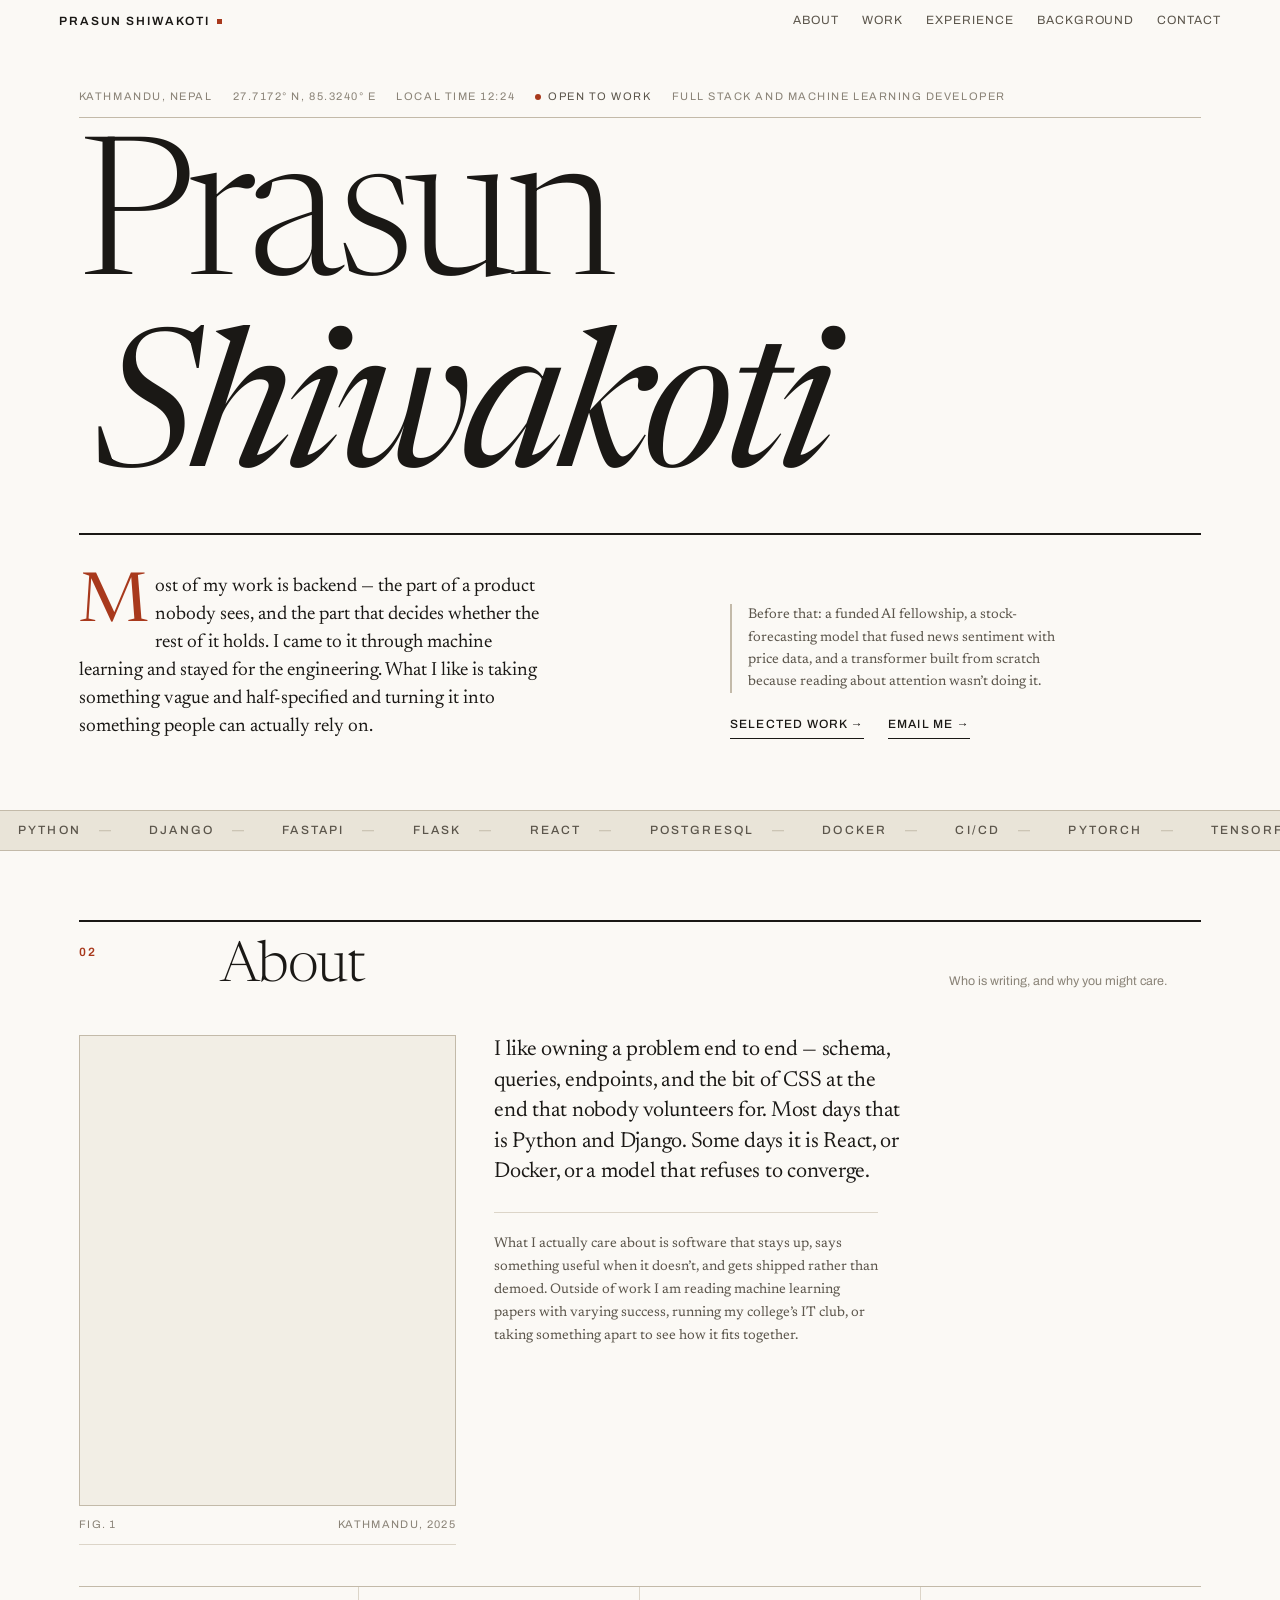
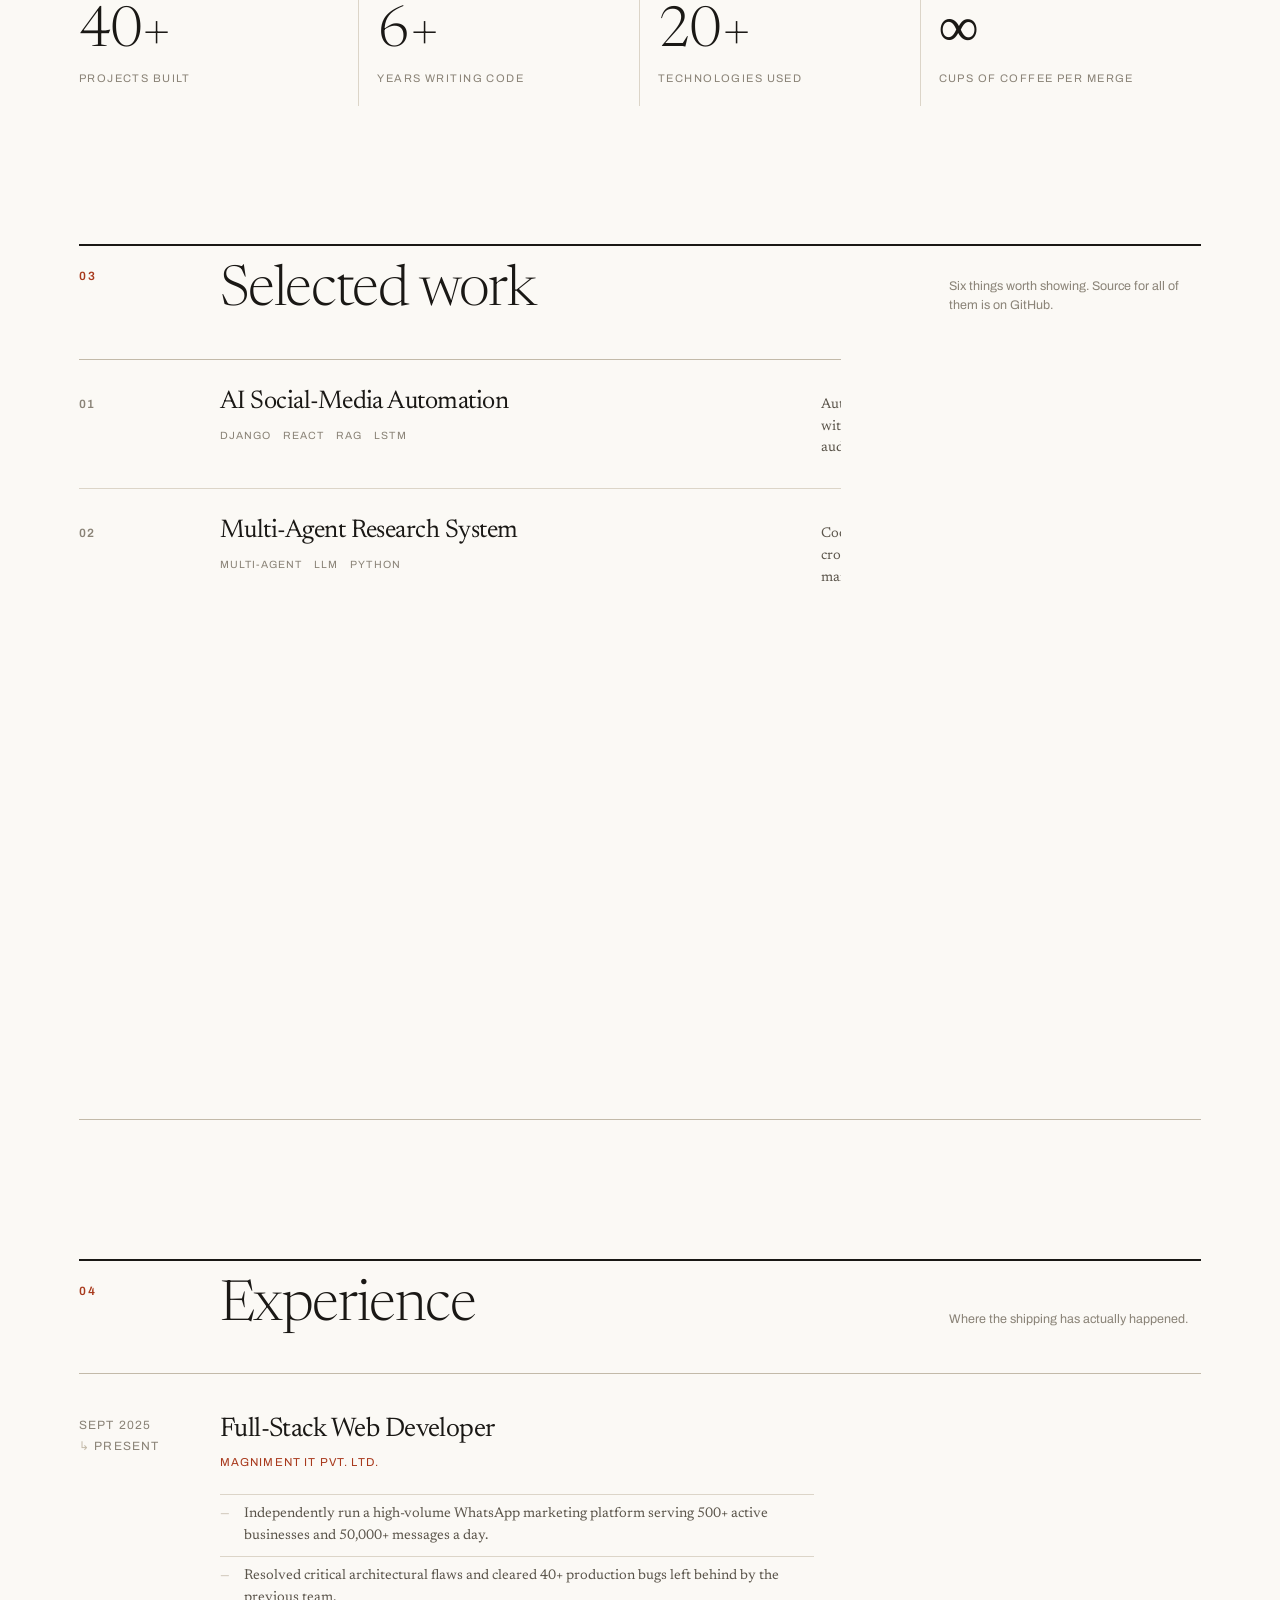
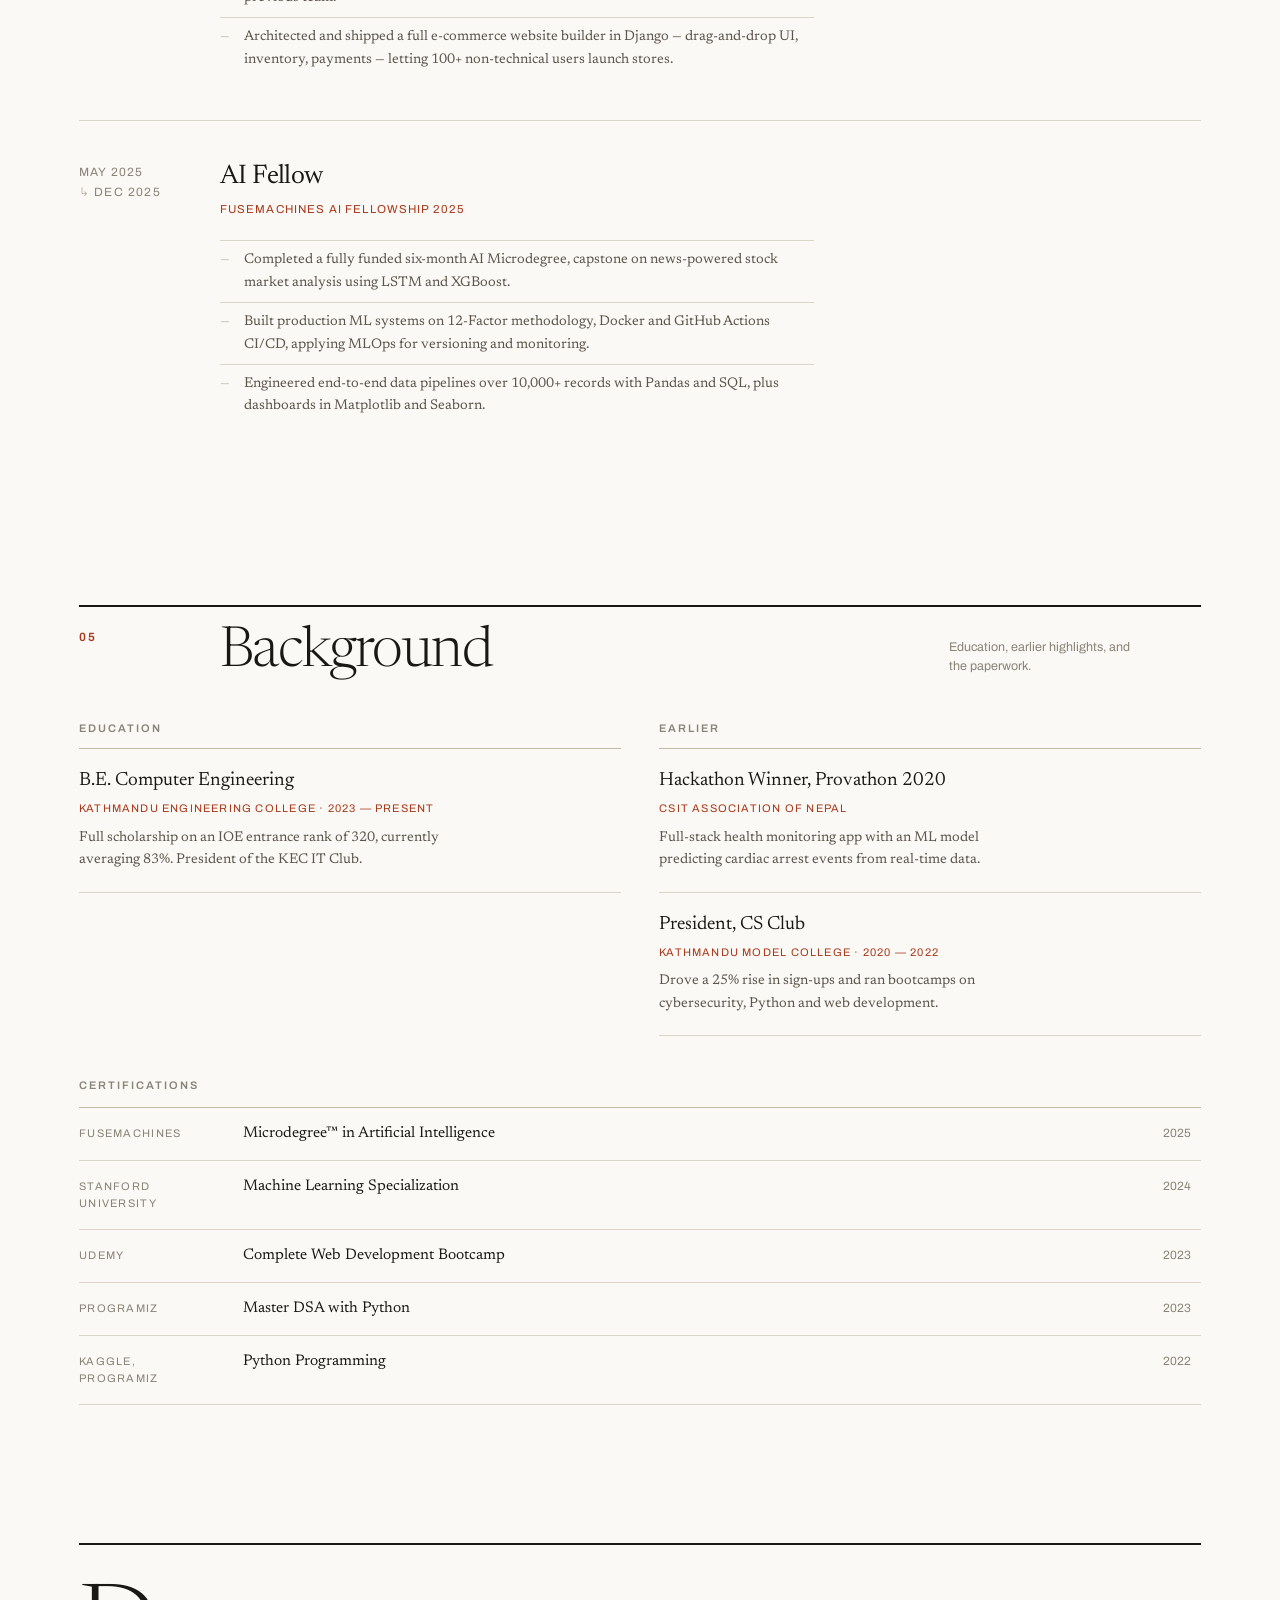
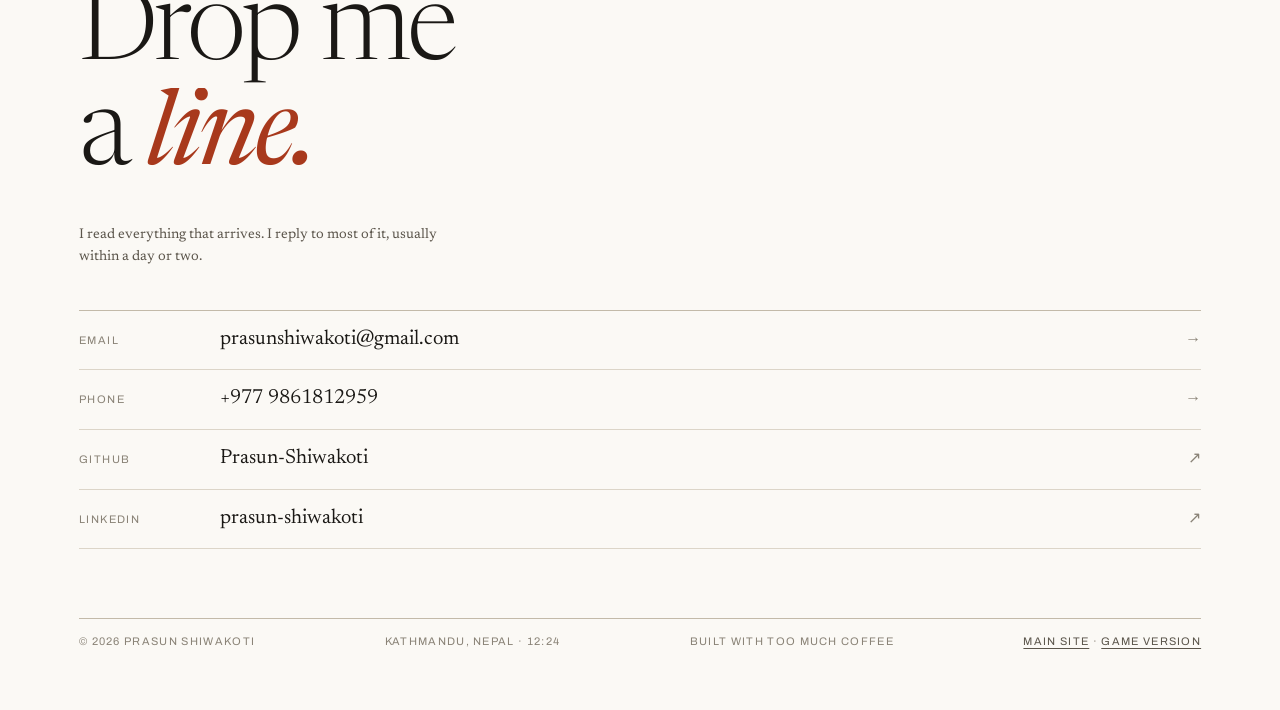
==== sites/formal/index.html @ 85200ebf "style: added 2 more versions of the portfolio website" ====
<!doctype html>
<html lang="en">
<head>
<meta charset="utf-8">
<meta name="viewport" content="width=device-width, initial-scale=1">

<!-- ─── identity ─────────────────────────────────────────────────────────── -->
<title>Prasun Shiwakoti — Backend &amp; Django Developer in Kathmandu</title>
<meta name="description" content="Prasun Shiwakoti is a backend and full-stack developer in Kathmandu, Nepal, building Python, Django and machine learning systems that run in production. Selected work, experience and contact.">
<link rel="canonical" href="https://prasunshiwakoti.com.np/">
<meta name="author" content="Prasun Shiwakoti">
<meta name="robots" content="index, follow, max-image-preview:large, max-snippet:-1">
<meta name="theme-color" content="#fbf9f5">
<meta name="color-scheme" content="light">

<!-- ─── link previews: LinkedIn, X, Slack, WhatsApp, iMessage ───────────── -->
<meta property="og:type" content="profile">
<meta property="og:site_name" content="Prasun Shiwakoti">
<meta property="og:title" content="Prasun Shiwakoti — Backend &amp; Django Developer">
<meta property="og:description" content="Backend and full-stack developer in Kathmandu, Nepal. Python, Django and machine learning systems that run in production.">
<meta property="og:url" content="https://prasunshiwakoti.com.np/">
<meta property="og:image" content="https://prasunshiwakoti.com.np/og.png">
<meta property="og:image:type" content="image/png">
<meta property="og:image:width" content="1200">
<meta property="og:image:height" content="630">
<meta property="og:image:alt" content="Prasun Shiwakoti — backend and full-stack developer, Kathmandu">
<meta property="og:locale" content="en_US">
<meta property="profile:first_name" content="Prasun">
<meta property="profile:last_name" content="Shiwakoti">
<meta name="twitter:card" content="summary_large_image">
<meta name="twitter:title" content="Prasun Shiwakoti — Backend &amp; Django Developer">
<meta name="twitter:description" content="Backend and full-stack developer in Kathmandu, Nepal. Python, Django and machine learning systems that run in production.">
<meta name="twitter:image" content="https://prasunshiwakoti.com.np/og.png">

<!-- ─── icons ───────────────────────────────────────────────────────────── -->
<link rel="icon" href="favicon.svg" type="image/svg+xml">
<link rel="icon" href="favicon-32.png" sizes="32x32" type="image/png">
<link rel="apple-touch-icon" href="apple-touch-icon.png">
<link rel="manifest" href="site.webmanifest">

<!-- Set before first paint so reveal states never flash. The timer is the
     safety net: this class is what hides un-revealed content, so if main.js
     never arrives, nothing is left invisible waiting for an observer. -->
<script>
document.documentElement.className = "js";
setTimeout(function () {
  if (window.__enhanced) return;
  document.querySelectorAll("[data-reveal]").forEach(function (el) {
    el.classList.add("in");
  });
}, 2500);
</script>

<!-- fonts are same-origin now, so no third-party round trip. Only the three
     faces the first screen needs are preloaded; latin-ext waits until asked. -->
<link rel="preload" href="fonts/newsreader-latin.woff2" as="font" type="font/woff2" crossorigin>
<link rel="preload" href="fonts/newsreader-italic-latin.woff2" as="font" type="font/woff2" crossorigin>
<link rel="preload" href="fonts/archivo-latin.woff2" as="font" type="font/woff2" crossorigin>

<link rel="stylesheet" href="style.css?v=1.1">
</head>
<body>

<a class="skip" href="#masthead">Skip to content</a>

<!-- thin sticky topbar -->
<header class="topbar" id="topbar">
  <a href="#masthead" class="wordmark" id="wordmark">Prasun Shiwakoti</a>
  <nav class="topnav" id="navLinks" aria-label="Sections"><a href="#about" data-nav="#about">About</a><a href="#work" data-nav="#work">Work</a><a href="#experience" data-nav="#experience">Experience</a><a href="#background" data-nav="#background">Background</a><a href="#contact" data-nav="#contact">Contact</a></nav>
  <button class="menubtn" id="menuToggle" aria-expanded="false" aria-controls="mmenu">Index</button>
</header>

<!-- mobile index sheet -->
<div class="sheet" id="mmenu" hidden>
  <button class="sheet-close" id="menuClose" aria-label="Close index">Close</button>
  <nav id="mmenuLinks" aria-label="Sections"><a href="#about" data-nav="#about">About</a><a href="#work" data-nav="#work">Work</a><a href="#experience" data-nav="#experience">Experience</a><a href="#background" data-nav="#background">Background</a><a href="#contact" data-nav="#contact">Contact</a></nav>
</div>

<main>

<!-- ─────────────── MASTHEAD ─────────────── -->
<section class="masthead" id="masthead">
  <div class="dateline" id="dateline">
    <span>Kathmandu, Nepal</span>
    <span>27.7172° N, 85.3240° E</span>
    <span>Local time <span id="clock">--:--</span></span>
    <span class="live">Open to work</span>
    <span>Full Stack and Machine Learning Developer</span>
  </div>
  <hr class="rule">
  <!-- the line break between the masks is deliberate: .ln is display:block so
       it renders as nothing, but it keeps the heading reading "Prasun
       Shiwakoti" rather than "PrasunShiwakoti" to a crawler or a screen reader -->
  <h1 class="mast-name" id="mastName"><span class="ln"><span>Prasun</span></span>
    <span class="ln"><span>Shiwakoti</span></span></h1>
  <hr class="rule rule-heavy">
  <div class="mast-body">
    <p class="lede dropcap" id="mastLede">Most of my work is backend — the part of a product nobody sees, and the part that decides whether the rest of it holds. I came to it through machine learning and stayed for the engineering. What I like is taking something vague and half-specified and turning it into something people can actually rely on.</p>
    <div class="mast-aside">
      <p class="lede-sub" id="mastLedeSub">Before that: a funded AI fellowship, a stock-forecasting model that fused news sentiment with price data, and a transformer built from scratch because reading about attention wasn’t doing it.</p>
      <div class="mast-links" id="mastLinks"><a href="#work">Selected work <span class="arw">&rarr;</span></a><a href="mailto:prasunshiwakoti@gmail.com">Email me <span class="arw">&rarr;</span></a></div>
    </div>
  </div>
</section>

<!-- ─────────────── TICKER ─────────────── -->
<div class="ticker" aria-hidden="true">
  <div class="ticker-track" id="ticker"><span>Python</span><span>Django</span><span>FastAPI</span><span>Flask</span><span>React</span><span>PostgreSQL</span><span>Docker</span><span>CI/CD</span><span>PyTorch</span><span>TensorFlow</span><span>scikit-learn</span><span>Pandas</span><span>SQL</span><span>Linux</span><span>REST APIs</span><span>Python</span><span>Django</span><span>FastAPI</span><span>Flask</span><span>React</span><span>PostgreSQL</span><span>Docker</span><span>CI/CD</span><span>PyTorch</span><span>TensorFlow</span><span>scikit-learn</span><span>Pandas</span><span>SQL</span><span>Linux</span><span>REST APIs</span></div>
</div>

<!-- ─────────────── ABOUT ─────────────── -->
<section class="sec" id="about" data-name="About">
  <div class="sec-head" data-reveal>
    <span class="folio">02</span>
    <h2 class="sec-title">About</h2>
    <p class="sec-note" id="aboutNote">Who is writing, and why you might care.</p>
  </div>

  <div class="about-grid">
    <figure class="plate" data-reveal>
      <div class="plate-img">
        <img id="portrait" src="profile-880.webp" srcset="profile-440.webp 440w, profile-880.webp 880w" sizes="(max-width: 860px) 340px, 410px"
             alt="Prasun Shiwakoti, backend and full-stack developer, in Kathmandu"
             width="880" height="1100" loading="lazy" decoding="async"
             onerror="this.style.display='none';this.nextElementSibling.hidden=false;">
      </div>
      <figcaption id="plateCaption"><span>Fig. 1</span><span>Kathmandu, 2025</span></figcaption>
    </figure>
    <div class="about-copy">
      <p class="about-lead" id="aboutLead" data-reveal>I like owning a problem end to end — schema, queries, endpoints, and the bit of CSS at the end that nobody volunteers for. Most days that is Python and Django. Some days it is React, or Docker, or a model that refuses to converge.</p>
      <p class="about-sub" id="aboutSub" data-reveal>What I actually care about is software that stays up, says something useful when it doesn’t, and gets shipped rather than demoed. Outside of work I am reading machine learning papers with varying success, running my college’s IT club, or taking something apart to see how it fits together.</p>
    </div>
  </div>

  <!-- ledger strip. Numbers are final in the markup; the count-up only animates -->
  <div class="ledger" id="ledger" data-reveal>
    <div class="ledger-cell"><div class="ledger-num" data-count="40" data-suffix="+">40+</div><div class="ledger-label">Projects built</div></div>
    <div class="ledger-cell"><div class="ledger-num" data-count="6" data-suffix="+">6+</div><div class="ledger-label">Years writing code</div></div>
    <div class="ledger-cell"><div class="ledger-num" data-count="20" data-suffix="+">20+</div><div class="ledger-label">Technologies used</div></div>
    <div class="ledger-cell"><div class="ledger-num">∞</div><div class="ledger-label">Cups of coffee per merge</div></div>
  </div>
</section>

<!-- ─────────────── WORK ─────────────── -->
<section class="sec" id="work" data-name="Selected work">
  <div class="sec-head" data-reveal>
    <span class="folio">03</span>
    <h2 class="sec-title">Selected work</h2>
    <p class="sec-note">Six things worth showing. Source for all of them is on GitHub.</p>
  </div>
  <ol class="index" id="workIndex">
    <li data-reveal>
    <a class="index-row" href="https://github.com/Prasun-Shiwakoti/Social-Media-Manager-AI" target="_blank" rel="noopener noreferrer">
    <div class="index-inner">
    <span class="index-num">01</span>
    <div class="index-main">
    <h3 class="index-title">AI Social-Media Automation<span class="arw">&nearr;</span></h3>
    <span class="index-tags"><span>Django</span><span>React</span><span>RAG</span><span>LSTM</span></span>
    </div>
    <span class="index-desc">Automates content creation and scheduling, with sentiment analysis to read how an audience actually responds.</span>
    <span class="index-year">2025</span>
    </div>
    </a>
    </li>
    <li data-reveal>
    <a class="index-row" href="https://github.com/Prasun-Shiwakoti/Multi-Agent-Competitive-Intelligence-Research-System" target="_blank" rel="noopener noreferrer">
    <div class="index-inner">
    <span class="index-num">02</span>
    <div class="index-main">
    <h3 class="index-title">Multi-Agent Research System<span class="arw">&nearr;</span></h3>
    <span class="index-tags"><span>Multi-Agent</span><span>LLM</span><span>Python</span></span>
    </div>
    <span class="index-desc">Coordinated LLM agents that gather, cross-check and synthesise competitive market intelligence.</span>
    <span class="index-year">2025</span>
    </div>
    </a>
    </li>
    <li data-reveal>
    <a class="index-row" href="https://github.com/Prasun-Shiwakoti/News-Powered-Stock-Market-Analysis" target="_blank" rel="noopener noreferrer">
    <div class="index-inner">
    <span class="index-num">03</span>
    <div class="index-main">
    <h3 class="index-title">News-Powered Market Analysis<span class="arw">&nearr;</span></h3>
    <span class="index-tags"><span>LSTM</span><span>XGBoost</span><span>Pandas</span></span>
    </div>
    <span class="index-desc">Fuses news sentiment with price data using LSTM and XGBoost to forecast market movement. My fellowship capstone.</span>
    <span class="index-year">2025</span>
    </div>
    </a>
    </li>
    <li data-reveal>
    <a class="index-row" href="https://github.com/Prasun-Shiwakoti/transformer-from-scratch" target="_blank" rel="noopener noreferrer">
    <div class="index-inner">
    <span class="index-num">04</span>
    <div class="index-main">
    <h3 class="index-title">Transformer From Scratch<span class="arw">&nearr;</span></h3>
    <span class="index-tags"><span>PyTorch</span><span>NLP</span><span>From scratch</span></span>
    </div>
    <span class="index-desc">A transformer built from first principles — attention, encoding and training, with no high-level shortcuts to hide behind.</span>
    <span class="index-year">2024</span>
    </div>
    </a>
    </li>
    <li data-reveal>
    <a class="index-row" href="https://github.com/Prasun-Shiwakoti/CoCo" target="_blank" rel="noopener noreferrer">
    <div class="index-inner">
    <span class="index-num">05</span>
    <div class="index-main">
    <h3 class="index-title">CoCo, AI Study Assistant<span class="arw">&nearr;</span></h3>
    <span class="index-tags"><span>Django</span><span>React</span><span>ML</span><span>Product</span></span>
    </div>
    <span class="index-desc">A study companion that adapts its explanations and practice questions to how a particular person learns.</span>
    <span class="index-year">2024</span>
    </div>
    </a>
    </li>
    <li data-reveal>
    <a class="index-row" href="https://github.com/Prasun-Shiwakoti/heart-disease-api" target="_blank" rel="noopener noreferrer">
    <div class="index-inner">
    <span class="index-num">06</span>
    <div class="index-main">
    <h3 class="index-title">Heart-Disease Prediction API<span class="arw">&nearr;</span></h3>
    <span class="index-tags"><span>FastAPI</span><span>scikit-learn</span><span>REST</span></span>
    </div>
    <span class="index-desc">A production REST API serving an ML model for cardiac risk prediction from patient data.</span>
    <span class="index-year">2023</span>
    </div>
    </a>
    </li>
  </ol>
</section>

<!-- ─────────────── EXPERIENCE ─────────────── -->
<section class="sec" id="experience" data-name="Experience">
  <div class="sec-head" data-reveal>
    <span class="folio">04</span>
    <h2 class="sec-title">Experience</h2>
    <p class="sec-note">Where the shipping has actually happened.</p>
  </div>
  <div class="entries" id="entries">
    <article class="entry" data-reveal>
    <div class="entry-when">Sept 2025<span class="until">Present</span></div>
    <div>
    <h3 class="entry-role">Full-Stack Web Developer</h3>
    <span class="entry-org">Magniment IT Pvt. Ltd.</span>
    <ul><li>Independently run a high-volume WhatsApp marketing platform serving 500+ active businesses and 50,000+ messages a day.</li><li>Resolved critical architectural flaws and cleared 40+ production bugs left behind by the previous team.</li><li>Architected and shipped a full e-commerce website builder in Django — drag-and-drop UI, inventory, payments — letting 100+ non-technical users launch stores.</li></ul>
    </div>
    </article>
    <article class="entry" data-reveal>
    <div class="entry-when">May 2025<span class="until">Dec 2025</span></div>
    <div>
    <h3 class="entry-role">AI Fellow</h3>
    <span class="entry-org">Fusemachines AI Fellowship 2025</span>
    <ul><li>Completed a fully funded six-month AI Microdegree, capstone on news-powered stock market analysis using LSTM and XGBoost.</li><li>Built production ML systems on 12-Factor methodology, Docker and GitHub Actions CI/CD, applying MLOps for versioning and monitoring.</li><li>Engineered end-to-end data pipelines over 10,000+ records with Pandas and SQL, plus dashboards in Matplotlib and Seaborn.</li></ul>
    </div>
    </article>
  </div>
</section>

<!-- ─────────────── BACKGROUND ─────────────── -->
<section class="sec" id="background" data-name="Background">
  <div class="sec-head" data-reveal>
    <span class="folio">05</span>
    <h2 class="sec-title">Background</h2>
    <p class="sec-note">Education, earlier highlights, and the paperwork.</p>
  </div>

  <div class="bg-grid">
    <div class="bg-col" id="eduBlock" data-reveal>
      <h3>Education</h3>
      <div class="bg-item">
      <div class="t">B.E. Computer Engineering</div>
      <div class="m">Kathmandu Engineering College · 2023 — Present</div>
      <div class="d">Full scholarship on an IOE entrance rank of 320, currently averaging 83%. President of the KEC IT Club.</div>
      </div>
    </div>
    <div class="bg-col" id="hlBlock" data-reveal>
      <h3>Earlier</h3>
      <div class="bg-item">
      <div class="t">Hackathon Winner, Provathon 2020</div>
      <div class="m">CSIT Association of Nepal</div>
      <div class="d">Full-stack health monitoring app with an ML model predicting cardiac arrest events from real-time data.</div>
      </div>
      <div class="bg-item">
      <div class="t">President, CS Club</div>
      <div class="m">Kathmandu Model College · 2020 — 2022</div>
      <div class="d">Drove a 25% rise in sign-ups and ran bootcamps on cybersecurity, Python and web development.</div>
      </div>
    </div>
  </div>

  <h3 class="sub-label" data-reveal>Certifications</h3>
  <ul class="certs" id="certs">
    <li data-reveal>
    <a class="cert-row" href="https://s3.amazonaws.com/fuseclassroom-resources-prod/student-certificates/Microdegree%E2%84%A2+in+Artificial+Intelligence+2025-PRASUN+SHIWKAOTI.pdf" target="_blank" rel="noopener noreferrer">
    <span class="cert-issuer">Fusemachines</span>
    <span class="cert-title">Microdegree™ in Artificial Intelligence</span>
    <span class="cert-year">2025</span>
    </a>
    </li>
    <li data-reveal>
    <a class="cert-row" href="https://drive.google.com/drive/folders/17zi1_Wkko2qgP2ovTAr1cvHg_1dhdsCl?usp=sharing" target="_blank" rel="noopener noreferrer">
    <span class="cert-issuer">Stanford University</span>
    <span class="cert-title">Machine Learning Specialization</span>
    <span class="cert-year">2024</span>
    </a>
    </li>
    <li data-reveal>
    <a class="cert-row" href="https://drive.google.com/file/d/1KIbWk09eReShq8HwVO2PnMNuOdtDoLJ8/view?usp=drive_link" target="_blank" rel="noopener noreferrer">
    <span class="cert-issuer">Udemy</span>
    <span class="cert-title">Complete Web Development Bootcamp</span>
    <span class="cert-year">2023</span>
    </a>
    </li>
    <li data-reveal>
    <a class="cert-row" href="https://drive.google.com/drive/folders/1jWizIKJ_6pFDRU-CmtcS6hrHVxgYGAL3?usp=drive_link" target="_blank" rel="noopener noreferrer">
    <span class="cert-issuer">Programiz</span>
    <span class="cert-title">Master DSA with Python</span>
    <span class="cert-year">2023</span>
    </a>
    </li>
    <li data-reveal>
    <a class="cert-row" href="https://drive.google.com/drive/folders/1z050VClWnl4fpkyDY90hYjqVUScHnkPM?usp=drive_link" target="_blank" rel="noopener noreferrer">
    <span class="cert-issuer">Kaggle, Programiz</span>
    <span class="cert-title">Python Programming</span>
    <span class="cert-year">2022</span>
    </a>
    </li>
  </ul>
</section>

<!-- ─────────────── CONTACT ─────────────── -->
<section class="sec sec-contact" id="contact" data-name="Contact">
  <!-- no section head here: the headline is the heading. Just the sheet rule,
       so the section still opens on the same line every other one does. -->
  <hr class="rule rule-heavy contact-rule" data-reveal>
  <h2 class="contact-head" id="contactHead" data-reveal><span class="ln"><span>Drop me</span></span>
    <span class="ln"><span>a <em class="accent">line.</em></span></span></h2>
  <p class="contact-note" id="contactNote" data-reveal>I read everything that arrives. I reply to most of it, usually within a day or two.</p>
  <ul class="contact-list" id="contactList">
    <li data-reveal>
    <a href="mailto:prasunshiwakoti@gmail.com">
    <span class="kind">Email</span>
    <span class="val">prasunshiwakoti@gmail.com</span>
    <span class="arw">&rarr;</span>
    </a>
    </li>
    <li data-reveal>
    <a href="tel:+9779861812959">
    <span class="kind">Phone</span>
    <span class="val">+977 9861812959</span>
    <span class="arw">&rarr;</span>
    </a>
    </li>
    <li data-reveal>
    <a href="https://github.com/Prasun-Shiwakoti" target="_blank" rel="me noopener noreferrer">
    <span class="kind">GitHub</span>
    <span class="val">Prasun-Shiwakoti</span>
    <span class="arw">&nearr;</span>
    </a>
    </li>
    <li data-reveal>
    <a href="https://www.linkedin.com/in/prasun-shiwakoti-9570581b3/" target="_blank" rel="me noopener noreferrer">
    <span class="kind">LinkedIn</span>
    <span class="val">prasun-shiwakoti</span>
    <span class="arw">&nearr;</span>
    </a>
    </li>
  </ul>
</section>

</main>

<footer class="colophon">
  <hr class="rule">
  <div class="colophon-grid">
    <span id="footCopy">© 2026 Prasun Shiwakoti</span>
    <span id="footLoc">Kathmandu, Nepal · <span id="clockFoot">--:--</span></span>
    <span id="footNote">Built with too much coffee</span>
    <span id="footAlt"><a href="https://prasunshiwakoti.com.np/">Main site</a> · <a href="https://game-version.prasunshiwakoti.com.np/">Game version</a></span>
  </div>
</footer>

<script src="main.js?v=1.1"></script>
</body>
</html>
---- sites/formal/style.css ----
/* ============================================================================
   PRASUN SHIWAKOTI — personal site
   A broadsheet, more or less. Warm paper, hairline rules, dates in the margin.

   Display + prose : Newsreader   (optical sizing, real italics)
   Labels + data   : Archivo      (tabular figures for anything numeric)
   One accent      : oxide red, used sparingly and never for decoration

   All motion is CSS. Nothing here runs per scroll frame, so scrolling stays
   on the compositor and the page never waits on a library to become visible.
   ============================================================================ */

/* ------------------------------------------------------------ 0. the fonts */
/* Self-hosted, so there is no third-party round trip before the first paint.
   Both are variable fonts, clipped to the axes this design actually uses:
   Newsreader keeps its optical-size axis (the masthead and the body want
   genuinely different cuts), Archivo keeps 400-600. The unicode-range split
   is Google's own, so a glyph neither font has still falls through to the
   system font exactly as it did before. */

@font-face {
	font-family: "Newsreader";
	font-style: normal;
	font-weight: 300 400;
	font-display: swap;
	src: url("fonts/newsreader-latin.woff2") format("woff2");
	unicode-range: U+0000-00FF, U+0131, U+0152-0153, U+02BB-02BC, U+02C6, U+02DA, U+02DC, U+0304, U+0308, U+0329, U+2000-206F, U+20AC, U+2122, U+2191, U+2193, U+2212, U+2215, U+FEFF, U+FFFD;
}
@font-face {
	font-family: "Newsreader";
	font-style: normal;
	font-weight: 300 400;
	font-display: swap;
	src: url("fonts/newsreader-latin-ext.woff2") format("woff2");
	unicode-range: U+0100-02BA, U+02BD-02C5, U+02C7-02CC, U+02CE-02D7, U+02DD-02FF, U+0304, U+0308, U+0329, U+1D00-1DBF, U+1E00-1E9F, U+1EF2-1EFF, U+2020, U+20A0-20AB, U+20AD-20C0, U+2113, U+2C60-2C7F, U+A720-A7FF;
}
@font-face {
	font-family: "Newsreader";
	font-style: italic;
	font-weight: 400;
	font-display: swap;
	src: url("fonts/newsreader-italic-latin.woff2") format("woff2");
	unicode-range: U+0000-00FF, U+0131, U+0152-0153, U+02BB-02BC, U+02C6, U+02DA, U+02DC, U+0304, U+0308, U+0329, U+2000-206F, U+20AC, U+2122, U+2191, U+2193, U+2212, U+2215, U+FEFF, U+FFFD;
}
@font-face {
	font-family: "Newsreader";
	font-style: italic;
	font-weight: 400;
	font-display: swap;
	src: url("fonts/newsreader-italic-latin-ext.woff2") format("woff2");
	unicode-range: U+0100-02BA, U+02BD-02C5, U+02C7-02CC, U+02CE-02D7, U+02DD-02FF, U+0304, U+0308, U+0329, U+1D00-1DBF, U+1E00-1E9F, U+1EF2-1EFF, U+2020, U+20A0-20AB, U+20AD-20C0, U+2113, U+2C60-2C7F, U+A720-A7FF;
}
@font-face {
	font-family: "Archivo";
	font-style: normal;
	font-weight: 400 600;
	font-display: swap;
	src: url("fonts/archivo-latin.woff2") format("woff2");
	unicode-range: U+0000-00FF, U+0131, U+0152-0153, U+02BB-02BC, U+02C6, U+02DA, U+02DC, U+0304, U+0308, U+0329, U+2000-206F, U+20AC, U+2122, U+2191, U+2193, U+2212, U+2215, U+FEFF, U+FFFD;
}
@font-face {
	font-family: "Archivo";
	font-style: normal;
	font-weight: 400 600;
	font-display: swap;
	src: url("fonts/archivo-latin-ext.woff2") format("woff2");
	unicode-range: U+0100-02BA, U+02BD-02C5, U+02C7-02CC, U+02CE-02D7, U+02DD-02FF, U+0304, U+0308, U+0329, U+1D00-1DBF, U+1E00-1E9F, U+1EF2-1EFF, U+2020, U+20A0-20AB, U+20AD-20C0, U+2113, U+2C60-2C7F, U+A720-A7FF;
}

/* ---------------------------------------------------------------- 1. tokens */
:root {
	--paper: #fbf9f5; /* the page */
	--paper-2: #f2eee5; /* recessed bands, hover fills */
	--paper-3: #e9e4d8; /* the ticker */

	--ink: #1a1815; /* body text, headlines */
	--ink-2: #5b554b; /* secondary prose */
	--ink-3: #8a8377; /* labels, captions, metadata */

	--rule: #dcd5c8; /* hairlines between rows */
	--rule-2: #c3baa9; /* section divisions */

	--accent: #a8391c; /* oxide red */

	--serif: "Newsreader", "Iowan Old Style", Georgia, serif;
	--sans: "Archivo", "Helvetica Neue", Helvetica, Arial, sans-serif;

	--ease: cubic-bezier(0.22, 1, 0.36, 1);

	/* layout */
	--pad: clamp(20px, 4.6vw, 64px); /* page gutter */
	--max: 1240px; /* measure of the whole sheet */
	--rail: clamp(34px, 8vw, 104px); /* margin column: folios, dates, numbers */
	--gap: clamp(18px, 3vw, 44px); /* column gap */

	/* one vertical rhythm, used everywhere */
	--space-sec: clamp(48px, 5.4vw, 84px); /* section padding */
	--space-head: clamp(26px, 3vw, 44px); /* section head to its content */
	--space-block: clamp(28px, 3.2vw, 48px); /* between blocks in a section */
}

/* ------------------------------------------------------- 2. reset and base */
*,
*::before,
*::after {
	box-sizing: border-box;
}
* {
	margin: 0;
	padding: 0;
}

html {
	-webkit-text-size-adjust: 100%;
	scroll-behavior: smooth;
}

body {
	background: var(--paper);
	color: var(--ink);
	font-family: var(--serif);
	font-size: clamp(16px, 0.95vw, 18px);
	font-optical-sizing: auto;
	line-height: 1.6;
	overflow-x: hidden;
	-webkit-font-smoothing: antialiased;
	-moz-osx-font-smoothing: grayscale;
	font-variant-numeric: tabular-nums;
}

img {
	display: block;
	max-width: 100%;
}

a {
	color: inherit;
	text-decoration: none;
}

::selection {
	background: var(--accent);
	color: var(--paper);
}

:focus-visible {
	outline: 2px solid var(--accent);
	outline-offset: 3px;
}

/* the sticky topbar would otherwise cover anchor targets */
:target,
section[id],
.masthead {
	scroll-margin-top: 64px;
}

.skip {
	position: absolute;
	left: -9999px;
	top: 0;
	z-index: 60;
	background: var(--ink);
	color: var(--paper);
	padding: 12px 18px;
	font-family: var(--sans);
	font-size: 13px;
}
.skip:focus {
	left: 8px;
	top: 8px;
}

/* the sheet: everything shares one measure and one gutter */
.masthead,
.sec,
.colophon {
	max-width: var(--max);
	margin-inline: auto;
	padding-inline: var(--pad);
}

/* ------------------------------------------------------------- 3. motion */
/* Reveals are plain CSS transitions switched on by a class. The observer in
   main.js adds .in; no styles are computed while scrolling. */

.js [data-reveal] {
	opacity: 0;
	transform: translateY(18px);
}
.js [data-reveal].in {
	opacity: 1;
	transform: none;
	transition:
		opacity 0.7s var(--ease),
		transform 0.7s var(--ease);
}

/* grouped children come in one after another */
.js .sec-head.in > *:nth-child(2) {
	transition-delay: 0.06s;
}
.js .sec-head.in > *:nth-child(3) {
	transition-delay: 0.12s;
}

/* masked headline lines, used by the masthead and the contact headline */
.ln {
	display: block;
	overflow: hidden;
	padding-bottom: 0.06em;
	margin-bottom: -0.06em;
	line-height: 1;
}
.ln > span {
	display: block;
}

@keyframes rise {
	from {
		transform: translateY(108%);
	}
	to {
		transform: translateY(0);
	}
}
@keyframes draw {
	from {
		transform: scaleX(0);
	}
	to {
		transform: scaleX(1);
	}
}
@keyframes settle {
	from {
		opacity: 0;
		transform: translateY(14px);
	}
	to {
		opacity: 1;
		transform: translateY(0);
	}
}

/* the masthead sets itself on load — no JS, nothing above the fold waiting */
.js .dateline {
	animation: settle 0.7s var(--ease) 0.05s both;
}
.js .masthead .rule:nth-of-type(1) {
	animation: draw 0.85s var(--ease) 0.1s both;
}
.js .masthead .rule:nth-of-type(2) {
	animation: draw 0.85s var(--ease) 0.4s both;
}
.js .mast-name .ln:nth-child(1) > span {
	animation: rise 1s var(--ease) 0.12s both;
}
.js .mast-name .ln:nth-child(2) > span {
	animation: rise 1s var(--ease) 0.21s both;
}
.js .mast-body > *:nth-child(1) {
	animation: settle 0.85s var(--ease) 0.45s both;
}
.js .mast-body > *:nth-child(2) {
	animation: settle 0.85s var(--ease) 0.55s both;
}

/* the contact headline rises line by line when it arrives */
.js .contact-head .ln > span {
	transform: translateY(108%);
}
.js .contact-head.in .ln > span {
	transform: none;
	transition: transform 0.9s var(--ease);
}
.js .contact-head.in .ln:nth-child(2) > span {
	transition-delay: 0.08s;
}
/* it is a mask, not a fade — the wrapper itself must stay visible */
.js .contact-head[data-reveal] {
	opacity: 1;
	transform: none;
}

/* ------------------------------------------------- 4. rules, small labels */
.rule {
	border: 0;
	border-top: 1px solid var(--rule-2);
	transform-origin: left center;
}
.rule-heavy {
	border-top-width: 2px;
	border-top-color: var(--ink);
}

/* the little uppercase sans labels used for metadata throughout */
.dateline,
.folio,
.sec-note,
.plate figcaption,
.ledger-label,
.index-year,
.index-tags,
.entry-when,
.entry-org,
.bg-col h3,
.bg-item .m,
.sub-label,
.cert-issuer,
.cert-year,
.colophon-grid,
.colophon-note,
.topnav,
.wordmark,
.menubtn,
.sheet-close,
.mast-links a,
.index-num,
.contact-list .kind {
	font-family: var(--sans);
	font-variant-numeric: tabular-nums;
}

.folio {
	font-size: 12px;
	font-weight: 600;
	letter-spacing: 0.14em;
	color: var(--accent);
}

.sub-label {
	font-size: 11px;
	font-weight: 600;
	letter-spacing: 0.18em;
	text-transform: uppercase;
	color: var(--ink-3);
	margin-top: var(--space-block);
	padding-bottom: 12px;
	border-bottom: 1px solid var(--rule-2);
}

/* ------------------------------------------------------------- 5. chrome */
.topbar {
	position: sticky;
	top: 0;
	z-index: 50;
	display: flex;
	align-items: center;
	justify-content: space-between;
	gap: 24px;
	padding: 11px var(--pad);
	background: var(--paper);
	border-bottom: 1px solid transparent;
	transition: border-color 0.3s var(--ease);
}
.topbar.is-stuck {
	border-bottom-color: var(--rule);
}

.wordmark {
	font-size: 12px;
	font-weight: 600;
	letter-spacing: 0.16em;
	text-transform: uppercase;
	white-space: nowrap;
}
.wordmark::after {
	content: "";
	display: inline-block;
	width: 5px;
	height: 5px;
	margin-left: 7px;
	vertical-align: 1px;
	background: var(--accent);
}

.topnav {
	display: flex;
	gap: clamp(14px, 1.8vw, 28px);
	font-size: 12px;
	letter-spacing: 0.08em;
	text-transform: uppercase;
	color: var(--ink-2);
}
.topnav a {
	position: relative;
	padding-bottom: 2px;
}
.topnav a::after {
	content: "";
	position: absolute;
	left: 0;
	right: 0;
	bottom: 0;
	height: 1px;
	background: var(--ink);
	transform: scaleX(0);
	transform-origin: right center;
	transition: transform 0.35s var(--ease);
}
.topnav a:hover::after,
.topnav a.is-current::after {
	transform: scaleX(1);
	transform-origin: left center;
}
.topnav a.is-current {
	color: var(--ink);
}

.menubtn,
.sheet-close {
	display: none;
	font-size: 12px;
	letter-spacing: 0.14em;
	text-transform: uppercase;
	background: none;
	border: 0;
	border-bottom: 1px solid var(--ink);
	padding: 2px 0;
	color: inherit;
	cursor: pointer;
}

/* mobile index sheet */
.sheet {
	position: fixed;
	inset: 0;
	z-index: 60;
	background: var(--paper);
	padding: var(--pad);
	display: flex;
	flex-direction: column;
	justify-content: center;
}
.sheet[hidden] {
	display: none;
}
.sheet nav {
	display: flex;
	flex-direction: column;
}
.sheet nav a {
	font-family: var(--serif);
	font-size: clamp(28px, 8vw, 46px);
	line-height: 1.2;
	border-bottom: 1px solid var(--rule);
	padding-block: 12px;
}
.sheet nav a:last-child {
	border-bottom: 0;
}
.sheet-close {
	position: absolute;
	top: 14px;
	right: var(--pad);
}

/* ---------------------------------------------------------- 6. masthead */
.masthead {
	padding-top: clamp(22px, 3.6vw, 44px);
	padding-bottom: var(--space-sec);
}

.dateline {
	display: flex;
	flex-wrap: wrap;
	gap: 6px 20px;
	font-size: 11px;
	letter-spacing: 0.14em;
	text-transform: uppercase;
	color: var(--ink-3);
	padding-bottom: 11px;
}
.dateline .live {
	display: inline-flex;
	align-items: center;
	gap: 7px;
	color: var(--ink-2);
}
.dateline .live::before {
	content: "";
	width: 6px;
	height: 6px;
	border-radius: 50%;
	background: var(--accent);
}

.mast-name {
	font-weight: 300;
	font-size: clamp(52px, 15vw, 208px);
	line-height: 0.87;
	letter-spacing: -0.035em;
	padding-block: clamp(8px, 1.2vw, 18px);
}
/* the surname sits indented and italic, the way a masthead breaks */
.mast-name .ln:nth-child(2) > span {
	padding-left: 0.08em;
	font-style: italic;
	font-weight: 400;
}

.mast-body {
	display: grid;
	grid-template-columns: minmax(0, 1.3fr) minmax(0, 1fr);
	gap: var(--gap);
	padding-top: clamp(22px, 3vw, 40px);
}

.lede {
	font-size: clamp(19px, 1.5vw, 24px);
	line-height: 1.46;
	text-wrap: pretty;
	max-width: 42ch;
}
/* a real drop cap, three lines deep */
.dropcap::first-letter {
	float: left;
	font-size: 3.55em;
	line-height: 0.84;
	padding: 0.06em 0.1em 0 0;
	font-weight: 400;
	color: var(--accent);
}

.mast-aside {
	display: flex;
	flex-direction: column;
	justify-content: flex-end;
	gap: 22px;
	padding-bottom: 2px;
}
.lede-sub {
	font-size: clamp(14px, 0.95vw, 16px);
	line-height: 1.58;
	color: var(--ink-2);
	max-width: 44ch;
	border-left: 2px solid var(--rule-2);
	padding-left: 16px;
}

.mast-links {
	display: flex;
	flex-wrap: wrap;
	gap: 10px 24px;
}
.mast-links a {
	font-size: 12px;
	font-weight: 500;
	letter-spacing: 0.1em;
	text-transform: uppercase;
	border-bottom: 1px solid var(--ink);
	padding-bottom: 4px;
	transition:
		color 0.25s var(--ease),
		border-color 0.25s var(--ease);
}
.mast-links a .arw {
	display: inline-block;
	transition: transform 0.3s var(--ease);
}
.mast-links a:hover {
	color: var(--accent);
	border-bottom-color: var(--accent);
}
.mast-links a:hover .arw {
	transform: translateX(4px);
}

/* ------------------------------------------------------------ 7. ticker */
.ticker {
	overflow: hidden;
	background: var(--paper-3);
	border-block: 1px solid var(--rule-2);
	padding-block: 10px;
}
.ticker-track {
	display: flex;
	width: max-content;
	white-space: nowrap;
	animation: marquee 48s linear infinite;
}
/* the word list is rendered twice, so -50% is a seamless loop */
@keyframes marquee {
	to {
		transform: translateX(-50%);
	}
}
.ticker:hover .ticker-track {
	animation-play-state: paused;
}
.ticker-track span {
	font-family: var(--sans);
	font-size: 12px;
	font-weight: 500;
	letter-spacing: 0.18em;
	text-transform: uppercase;
	color: var(--ink-2);
	padding-inline: 18px;
}
.ticker-track span::after {
	content: "—";
	padding-left: 18px;
	color: var(--rule-2);
}

/* ------------------------------------------------- 8. sections + about */
.sec {
	padding-block: var(--space-sec);
}

/* the section rule draws itself in; it lives in a pseudo-element so the
   headings themselves are never scaled */
.sec-head {
	position: relative;
	display: grid;
	grid-template-columns: var(--rail) minmax(0, 1fr) minmax(0, 28ch);
	gap: var(--gap);
	align-items: end;
	padding-top: 20px;
	margin-bottom: var(--space-head);
}
.sec-head::before {
	content: "";
	position: absolute;
	inset: 0 0 auto 0;
	height: 2px;
	background: var(--ink);
	transform-origin: left center;
}
.js .sec-head::before {
	transform: scaleX(0);
}
.js .sec-head.in::before {
	transform: scaleX(1);
	transition: transform 0.8s var(--ease);
}
/* the folio hangs at the top of the margin column, under the rule */
.sec-head .folio {
	align-self: start;
	padding-top: 3px;
}
.sec-title {
	font-weight: 300;
	font-size: clamp(32px, 4.4vw, 62px);
	line-height: 1;
	letter-spacing: -0.025em;
}
.sec-note {
	font-size: 12.5px;
	line-height: 1.5;
	color: var(--ink-3);
	padding-bottom: 6px;
	text-wrap: pretty;
}

.about-grid {
	display: grid;
	grid-template-columns: minmax(0, 0.8fr) minmax(0, 1.5fr);
	gap: var(--gap);
	align-items: start;
}

/* portrait, printed like a plate with a caption under it */
.plate {
	margin: 0;
}
.plate-img {
	overflow: hidden;
	background: var(--paper-2);
	border: 1px solid var(--rule-2);
	aspect-ratio: 4 / 5;
	position: relative;
}
.plate-img img {
	width: 100%;
	height: 100%;
	object-fit: cover;
	filter: grayscale(1) contrast(1.05);
	transition: filter 0.5s var(--ease);
}
.plate:hover .plate-img img {
	filter: grayscale(0) contrast(1);
}
.plate-initials {
	position: absolute;
	inset: 0;
	display: flex;
	align-items: center;
	justify-content: center;
	font-size: clamp(44px, 7vw, 88px);
	font-weight: 300;
	color: var(--ink-3);
}
.plate figcaption {
	display: flex;
	justify-content: space-between;
	gap: 16px;
	font-size: 11px;
	letter-spacing: 0.12em;
	text-transform: uppercase;
	color: var(--ink-3);
	padding-block: 10px;
	border-bottom: 1px solid var(--rule);
}

.about-lead {
	font-size: clamp(20px, 1.7vw, 27px);
	line-height: 1.4;
	letter-spacing: -0.012em;
	text-wrap: pretty;
	max-width: 34ch;
}
.about-sub {
	font-size: clamp(14px, 0.95vw, 16px);
	line-height: 1.65;
	color: var(--ink-2);
	max-width: 48ch;
	margin-top: 24px;
	padding-top: 20px;
	border-top: 1px solid var(--rule);
}

/* ledger strip — the numbers, set as a table not as cards */
.ledger {
	display: grid;
	grid-template-columns: repeat(4, minmax(0, 1fr));
	border-top: 1px solid var(--rule-2);
	margin-top: var(--space-block);
}
.ledger-cell {
	padding: 20px 18px 18px 0;
	border-right: 1px solid var(--rule);
}
.ledger-cell:last-child {
	border-right: 0;
}
.ledger-cell + .ledger-cell {
	padding-left: 18px;
}
.ledger-num {
	font-size: clamp(36px, 4.4vw, 64px);
	font-weight: 300;
	line-height: 0.95;
	letter-spacing: -0.03em;
}
.ledger-label {
	font-size: 11px;
	letter-spacing: 0.13em;
	text-transform: uppercase;
	color: var(--ink-3);
	margin-top: 10px;
}

/* -------------------------------------------------------- 9. work index */
.index {
	list-style: none;
	border-bottom: 1px solid var(--rule-2);
}
.index-row {
	display: block;
	position: relative;
	border-top: 1px solid var(--rule);
	transition: background 0.35s var(--ease);
}
.index li:first-child .index-row {
	border-top-color: var(--rule-2);
}
.index-row:hover {
	background: var(--paper-2);
}
/* the accent rule that draws in on hover */
.index-row::before {
	content: "";
	position: absolute;
	left: 0;
	top: -1px;
	height: 1px;
	width: 100%;
	background: var(--accent);
	transform: scaleX(0);
	transform-origin: left center;
	transition: transform 0.45s var(--ease);
}
.index-row:hover::before {
	transform: scaleX(1);
}

.index-inner {
	display: grid;
	grid-template-columns: var(--rail) minmax(0, 1fr) minmax(0, 32ch) 6ch;
	gap: var(--gap);
	align-items: baseline;
	padding-block: clamp(18px, 2.2vw, 30px);
	transition: transform 0.45s var(--ease);
}
.index-row:hover .index-inner {
	transform: translateX(8px);
}

.index-num {
	font-size: 12px;
	font-weight: 600;
	letter-spacing: 0.12em;
	color: var(--ink-3);
	transition: color 0.3s var(--ease);
}
.index-row:hover .index-num {
	color: var(--accent);
}

.index-title {
	display: block;
	font-size: clamp(20px, 2vw, 30px);
	font-weight: 400;
	line-height: 1.15;
	letter-spacing: -0.02em;
	text-wrap: balance;
}
.index-title .arw {
	display: inline-block;
	font-size: 0.5em;
	vertical-align: 0.5em;
	margin-left: 0.4em;
	color: var(--ink-3);
	opacity: 0;
	transform: translate(-6px, 4px);
	transition:
		opacity 0.35s var(--ease),
		transform 0.35s var(--ease),
		color 0.35s var(--ease);
}
.index-row:hover .index-title .arw {
	opacity: 1;
	transform: none;
	color: var(--accent);
}

.index-desc {
	font-size: 14px;
	line-height: 1.55;
	color: var(--ink-2);
	text-wrap: pretty;
}
.index-tags {
	display: flex;
	flex-wrap: wrap;
	gap: 5px 12px;
	font-size: 10.5px;
	letter-spacing: 0.1em;
	text-transform: uppercase;
	color: var(--ink-3);
	margin-top: 10px;
}
.index-year {
	font-size: 12px;
	letter-spacing: 0.06em;
	color: var(--ink-3);
	text-align: right;
}

/* ------------------------------------------------------- 10. experience */
.entries {
	border-top: 1px solid var(--rule-2);
}
.entry {
	display: grid;
	grid-template-columns: var(--rail) minmax(0, 1fr);
	gap: var(--gap);
	padding-block: clamp(26px, 3.2vw, 44px);
	border-bottom: 1px solid var(--rule);
}
.entry:last-child {
	border-bottom: 0;
}
.entry-when {
	font-size: 12px;
	letter-spacing: 0.1em;
	text-transform: uppercase;
	color: var(--ink-3);
	line-height: 1.7;
}
.entry-when .until {
	display: block;
}
.entry-when .until::before {
	content: "↳ ";
	color: var(--rule-2);
}
.entry-role {
	font-size: clamp(21px, 2.1vw, 31px);
	font-weight: 400;
	line-height: 1.15;
	letter-spacing: -0.02em;
}
.entry-org {
	display: inline-block;
	font-size: 11.5px;
	letter-spacing: 0.1em;
	text-transform: uppercase;
	color: var(--accent);
	margin-top: 7px;
}
.entry ul {
	list-style: none;
	margin-top: 18px;
	max-width: 66ch;
}
.entry li {
	position: relative;
	font-size: clamp(14px, 0.95vw, 16px);
	line-height: 1.6;
	color: var(--ink-2);
	padding-left: 24px;
	padding-block: 8px;
	border-top: 1px solid var(--rule);
	text-wrap: pretty;
}
.entry li::before {
	content: "—";
	position: absolute;
	left: 0;
	color: var(--rule-2);
}

/* ------------------------------------------------------ 11. background */
.bg-grid {
	display: grid;
	grid-template-columns: repeat(2, minmax(0, 1fr));
	gap: var(--gap);
}
.bg-col h3 {
	font-size: 11px;
	font-weight: 600;
	letter-spacing: 0.18em;
	text-transform: uppercase;
	color: var(--ink-3);
	padding-bottom: 11px;
	border-bottom: 1px solid var(--rule-2);
}
.bg-item {
	padding-block: 20px;
	border-bottom: 1px solid var(--rule);
}
.bg-item .t {
	font-size: clamp(18px, 1.5vw, 22px);
	line-height: 1.25;
	text-wrap: balance;
}
.bg-item .m {
	font-size: 11px;
	letter-spacing: 0.11em;
	text-transform: uppercase;
	color: var(--accent);
	margin-top: 7px;
}
.bg-item .d {
	font-size: 14px;
	line-height: 1.6;
	color: var(--ink-2);
	margin-top: 9px;
	max-width: 48ch;
	text-wrap: pretty;
}

/* certifications, as a list of rows */
.certs {
	list-style: none;
}
.cert-row {
	display: grid;
	grid-template-columns: minmax(0, 14ch) minmax(0, 1fr) 6ch;
	gap: var(--gap);
	align-items: baseline;
	padding-block: 16px;
	padding-right: 10px;
	border-bottom: 1px solid var(--rule);
	transition:
		background 0.3s var(--ease),
		padding-left 0.3s var(--ease);
}
.cert-row:hover {
	background: var(--paper-2);
	padding-left: 10px;
}
.cert-issuer {
	font-size: 11px;
	letter-spacing: 0.12em;
	text-transform: uppercase;
	color: var(--ink-3);
}
.cert-title {
	font-size: clamp(15px, 1.2vw, 19px);
	line-height: 1.3;
	transition: color 0.3s var(--ease);
}
.cert-row:hover .cert-title {
	color: var(--accent);
}
.cert-year {
	font-size: 12px;
	color: var(--ink-3);
	text-align: right;
}

/* --------------------------------------------------------- 12. contact */
/* stands in for the section head, so it draws itself in from the left the
   way every other section rule does rather than fading up */
.contact-rule {
	margin-bottom: var(--space-head);
}
.js .contact-rule[data-reveal] {
	opacity: 1;
	transform: scaleX(0);
}
.js .contact-rule[data-reveal].in {
	transform: scaleX(1);
	transition: transform 0.8s var(--ease);
}

.contact-head {
	font-size: clamp(42px, 8.2vw, 124px);
	font-weight: 300;
	line-height: 0.95;
	letter-spacing: -0.035em;
	max-width: 14ch;
}
.contact-head .accent {
	color: var(--accent);
	font-style: italic;
	font-weight: 400;
}
.contact-note {
	font-size: clamp(14px, 0.95vw, 16px);
	color: var(--ink-2);
	max-width: 46ch;
	margin-top: clamp(20px, 2.4vw, 32px);
}

.contact-list {
	list-style: none;
	margin-top: var(--space-block);
	border-top: 1px solid var(--rule-2);
}
.contact-list li {
	border-bottom: 1px solid var(--rule);
}
.contact-list a {
	display: grid;
	grid-template-columns: var(--rail) minmax(0, 1fr) 3ch;
	gap: var(--gap);
	align-items: baseline;
	padding-block: 16px;
	transition:
		background 0.3s var(--ease),
		padding-left 0.3s var(--ease);
}
.contact-list a:hover {
	background: var(--paper-2);
	padding-left: 10px;
}
.contact-list .kind {
	font-size: 11px;
	letter-spacing: 0.13em;
	text-transform: uppercase;
	color: var(--ink-3);
}
.contact-list .val {
	font-size: clamp(17px, 1.6vw, 25px);
	line-height: 1.25;
	word-break: break-word;
	transition: color 0.3s var(--ease);
}
.contact-list a:hover .val {
	color: var(--accent);
}
.contact-list .arw {
	display: inline-block;
	text-align: right;
	color: var(--ink-3);
	transition:
		transform 0.3s var(--ease),
		color 0.3s var(--ease);
}
.contact-list a:hover .arw {
	transform: translate(3px, -3px);
	color: var(--accent);
}

/* -------------------------------------------------------- 13. colophon */
.colophon {
	padding-bottom: clamp(38px, 4.6vw, 64px);
}
.colophon-grid {
	display: flex;
	flex-wrap: wrap;
	justify-content: space-between;
	gap: 8px 26px;
	font-size: 11px;
	letter-spacing: 0.12em;
	text-transform: uppercase;
	color: var(--ink-3);
	padding-top: 14px;
}
.colophon-grid a {
	color: var(--ink-2);
	text-decoration: underline;
	text-underline-offset: 3px;
}
.colophon-grid a:hover {
	color: var(--ink);
}
.colophon-note {
	font-size: 11px;
	line-height: 1.7;
	letter-spacing: 0.03em;
	color: var(--ink-3);
	max-width: 54ch;
	margin-top: 16px;
	opacity: 0.85;
}

/* ------------------------------------------------------ 14. responsive */

/* laptops — the third column in heads and rows gets tight first */
@media (max-width: 1080px) {
	.sec-head {
		grid-template-columns: var(--rail) minmax(0, 1fr);
		row-gap: 4px;
	}
	.sec-note {
		grid-column: 2;
		padding-bottom: 0;
		padding-top: 6px;
	}
	.index-inner {
		grid-template-columns: var(--rail) minmax(0, 1fr) 6ch;
		row-gap: 0; /* the description carries its own top margin */
	}
	.index-desc {
		grid-column: 2 / 4;
		margin-top: 10px;
	}
	/* keep the year beside the title; without an explicit row, sparse
	   auto-placement pushes it onto a line of its own below the text */
	.index-year {
		grid-column: 3;
		grid-row: 1;
	}
	.about-grid {
		grid-template-columns: minmax(0, 0.9fr) minmax(0, 1.4fr);
	}
}

/* tablets */
@media (max-width: 860px) {
	.topnav {
		display: none;
	}
	.menubtn,
	.sheet-close {
		display: block;
	}
	.mast-body,
	.about-grid,
	.bg-grid {
		grid-template-columns: minmax(0, 1fr);
	}
	.mast-aside {
		justify-content: flex-start;
	}
	.plate {
		max-width: 340px;
		margin-bottom: var(--space-block);
	}
	.ledger {
		grid-template-columns: repeat(2, minmax(0, 1fr));
	}
	.ledger-cell:nth-child(2n) {
		border-right: 0;
	}
	/* cells 3 and 4 start a new row, so cell 3 must drop the inherited
	   left pad or its number will not align with cell 1 above it */
	.ledger-cell:nth-child(2n + 1) {
		padding-left: 0;
	}
	.ledger-cell:nth-child(-n + 2) {
		border-bottom: 1px solid var(--rule);
	}
}

/* phones */
@media (max-width: 620px) {
	.sec-head,
	.entry {
		grid-template-columns: minmax(0, 1fr);
		gap: 8px;
	}
	.sec-head {
		align-items: start;
	}
	/* the laptop rule parks .sec-note in column 2; put it back, or the
	   single-column grid sprouts a phantom second track */
	.sec-note,
	.sec-head .folio,
	.entry-when {
		grid-column: 1;
	}
	.sec-note {
		padding-top: 4px;
	}
	.entry-when {
		display: flex;
		gap: 8px;
	}
	.entry-when .until {
		display: inline;
	}

	.index-inner {
		grid-template-columns: minmax(0, 1fr) 5.5ch;
		gap: 6px 14px;
	}
	.index-num {
		grid-column: 1;
	}
	/* an explicit row, or sparse auto-placement drops it below the text */
	.index-year {
		grid-column: 2;
		grid-row: 1;
	}
	.index-main,
	.index-desc {
		grid-column: 1 / 3;
	}
	.index-desc {
		margin-top: 8px;
	}
	.index-row:hover .index-inner {
		transform: none;
	}

	.cert-row,
	.contact-list a {
		grid-template-columns: minmax(0, 1fr) 4ch;
		gap: 3px 14px;
	}
	.cert-issuer,
	.contact-list .kind {
		grid-column: 1 / 3;
	}
	.cert-year {
		grid-column: 2;
		grid-row: 2;
	}
	.dropcap::first-letter {
		font-size: 3.1em;
	}
	.colophon-grid {
		flex-direction: column;
		gap: 6px;
	}
}

/* ------------------------------------------- 15. reduced motion + print */
/* every animated element's resting style is already its finished state, so
   cancelling outright is correct; zeroing durations would leave the delays
   in place and strand elements mid-reveal */
@media (prefers-reduced-motion: reduce) {
	html {
		scroll-behavior: auto;
	}
	*,
	*::before,
	*::after {
		animation: none !important;
		transition: none !important;
	}
	.js [data-reveal],
	.js .contact-head .ln > span {
		opacity: 1 !important;
		transform: none !important;
	}
	.js .sec-head::before {
		transform: scaleX(1) !important;
	}
}

@media print {
	.topbar,
	.sheet,
	.ticker,
	.skip {
		display: none !important;
	}
	:root {
		--paper: #fff;
		--ink: #000;
	}
	body {
		font-size: 11pt;
		line-height: 1.45;
	}
	.js [data-reveal],
	.js .contact-head .ln > span {
		opacity: 1 !important;
		transform: none !important;
	}
	.sec {
		padding-block: 16pt;
	}
	.mast-name {
		font-size: 38pt;
	}
	.sec-title {
		font-size: 19pt;
	}
	.contact-head {
		font-size: 23pt;
	}
	.plate {
		max-width: 170pt;
	}
	.index-row,
	.entry,
	.bg-item,
	.cert-row {
		break-inside: avoid;
	}
}
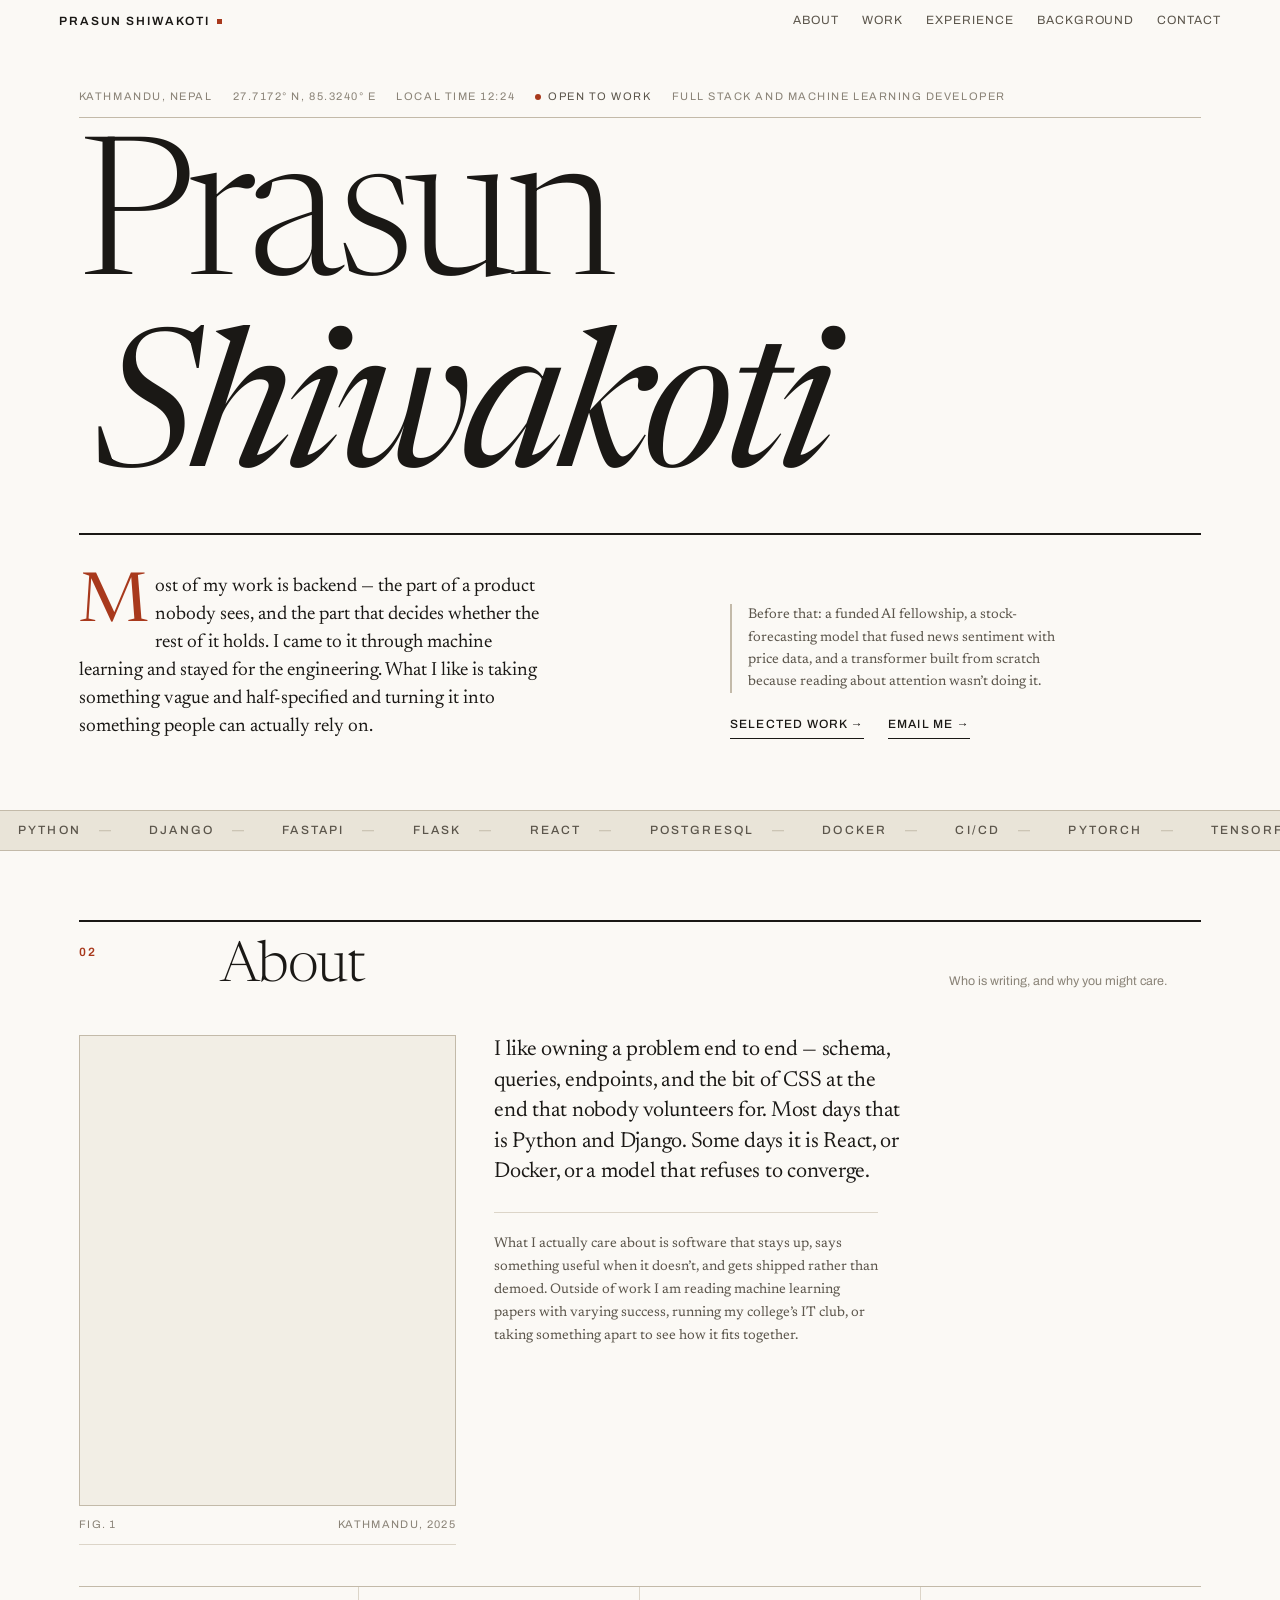
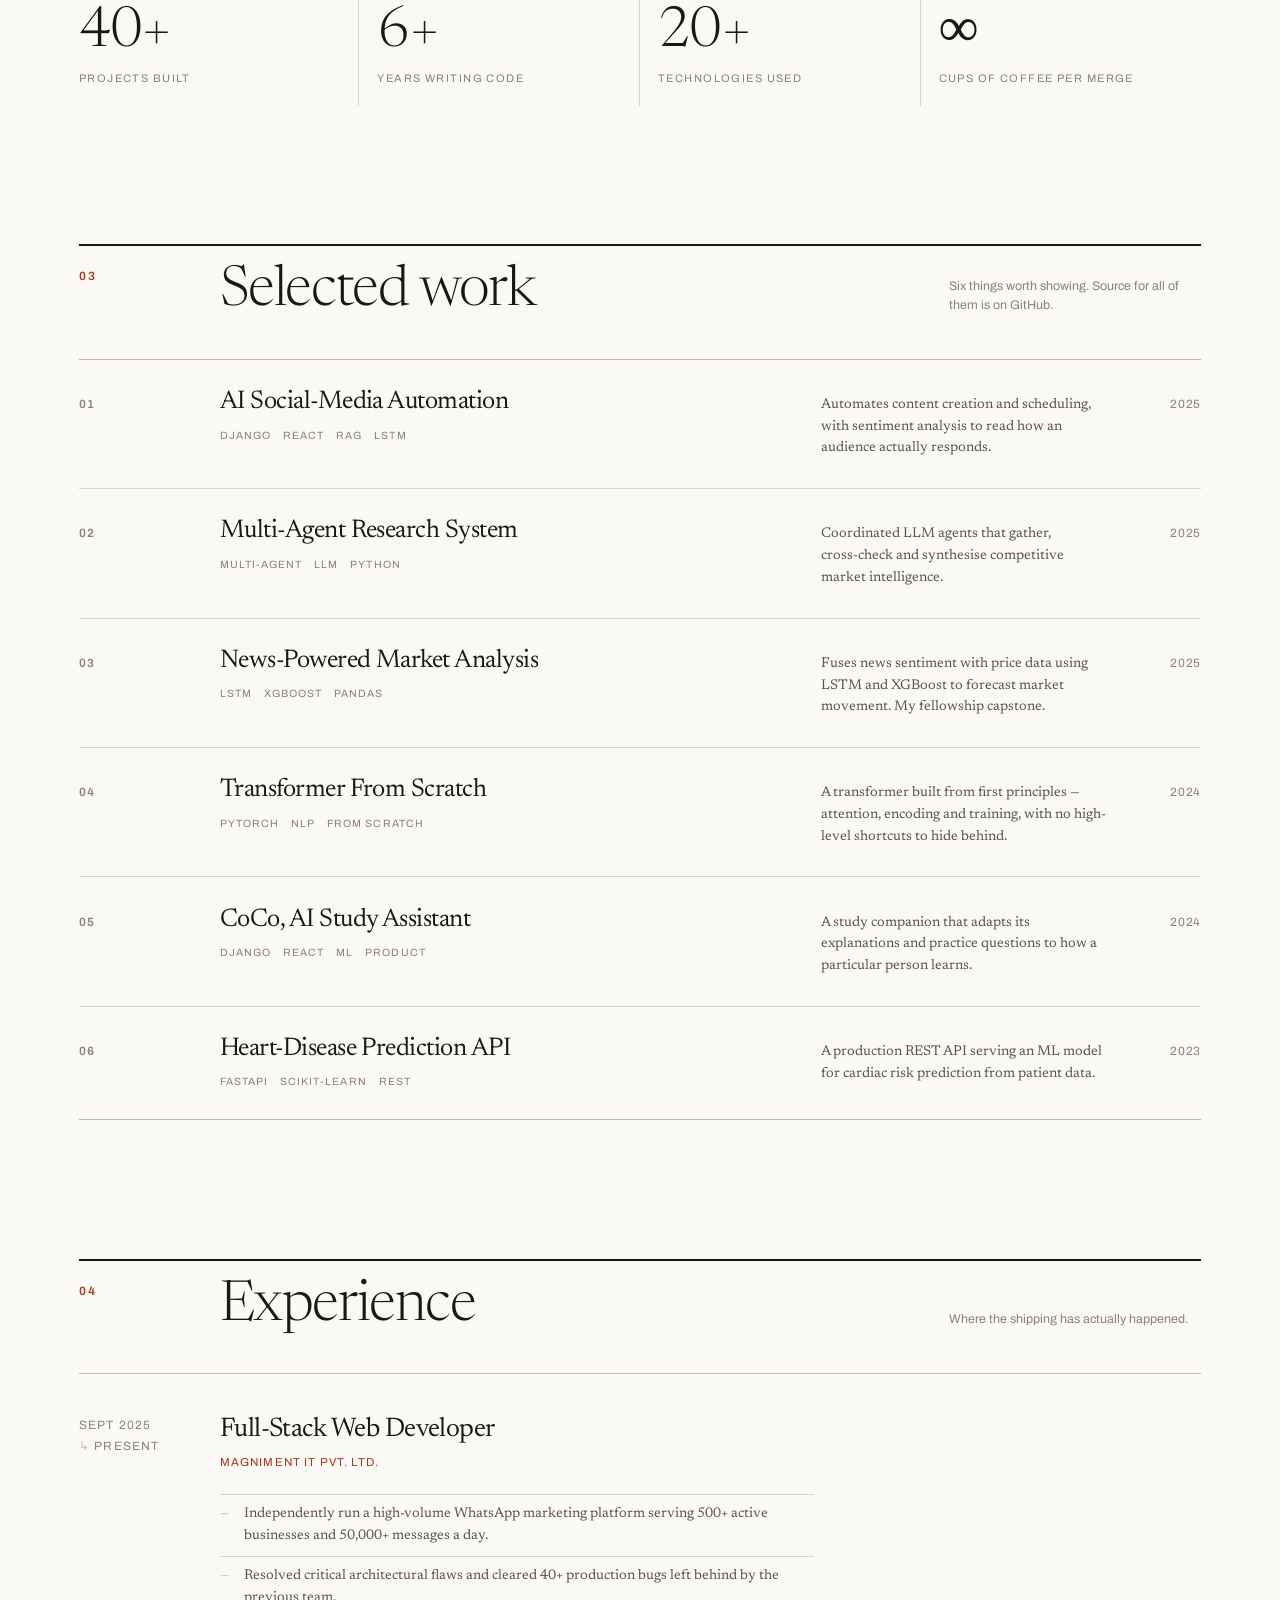
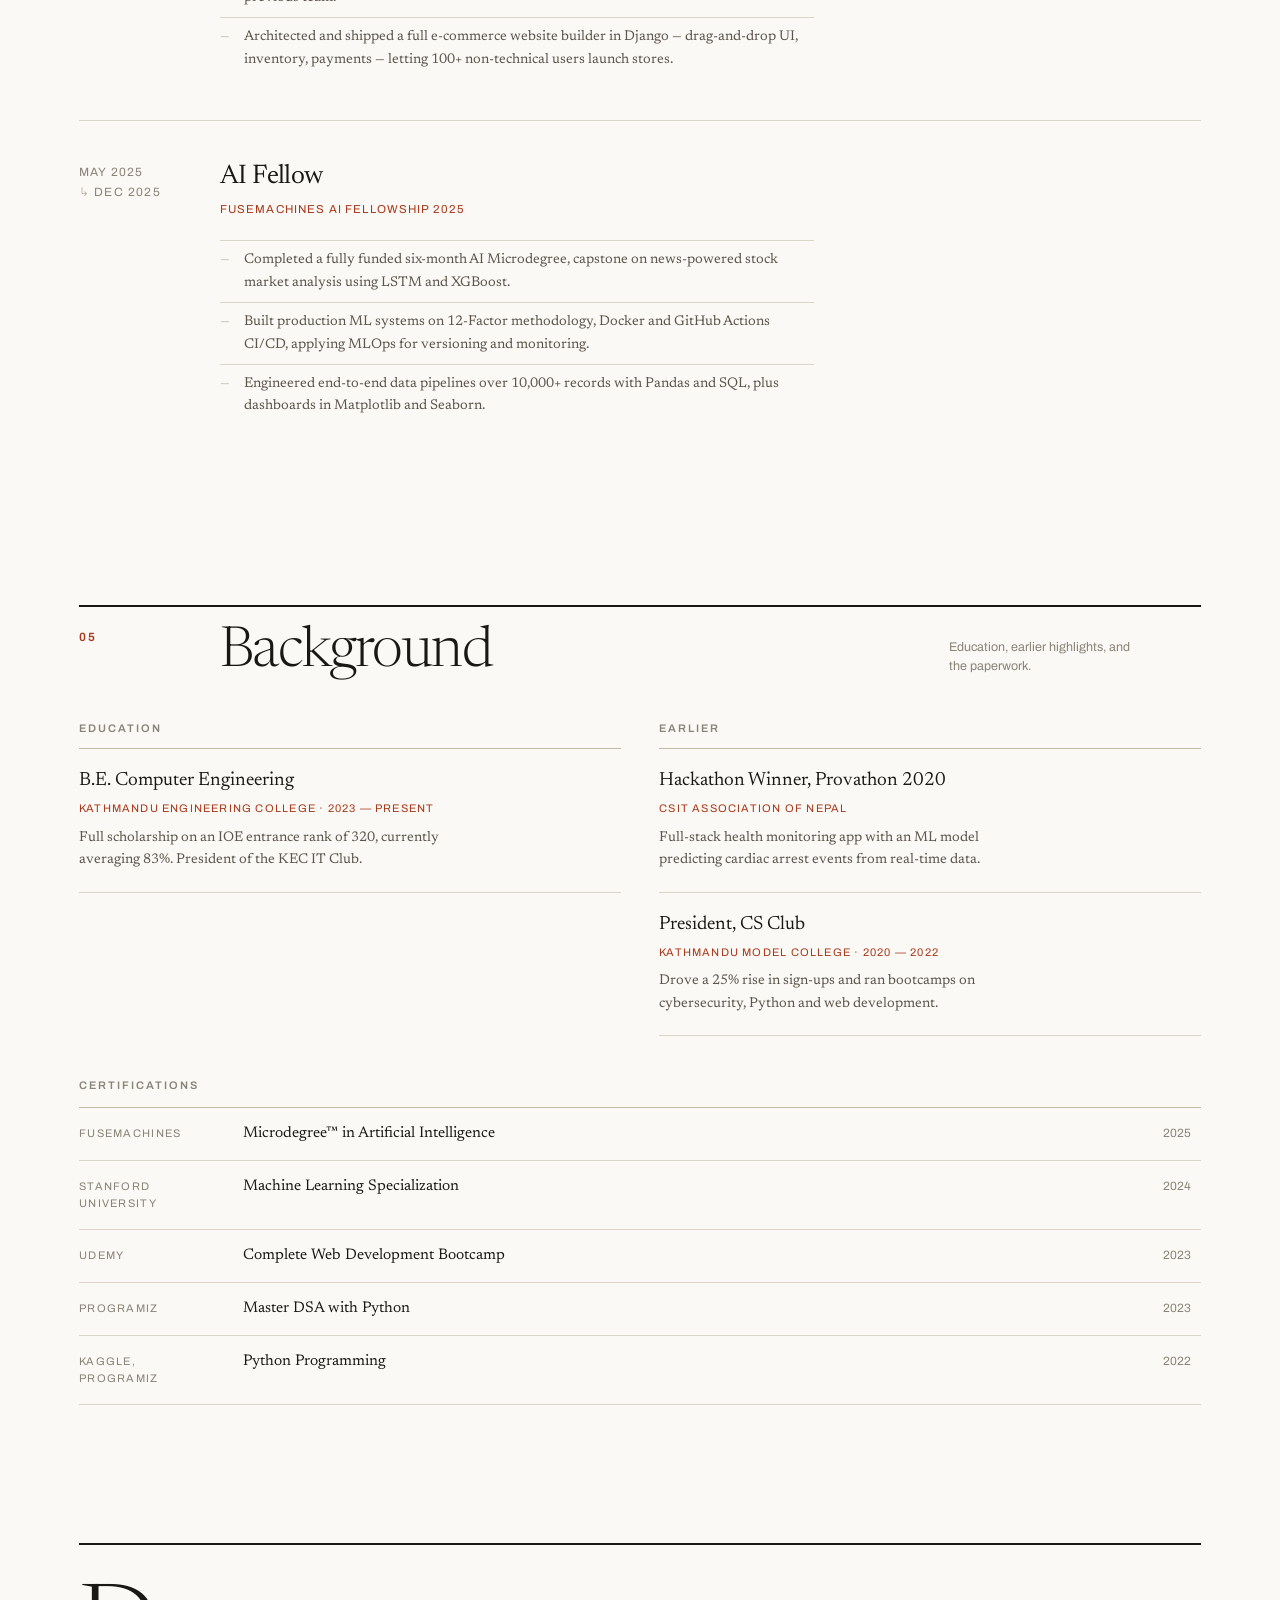
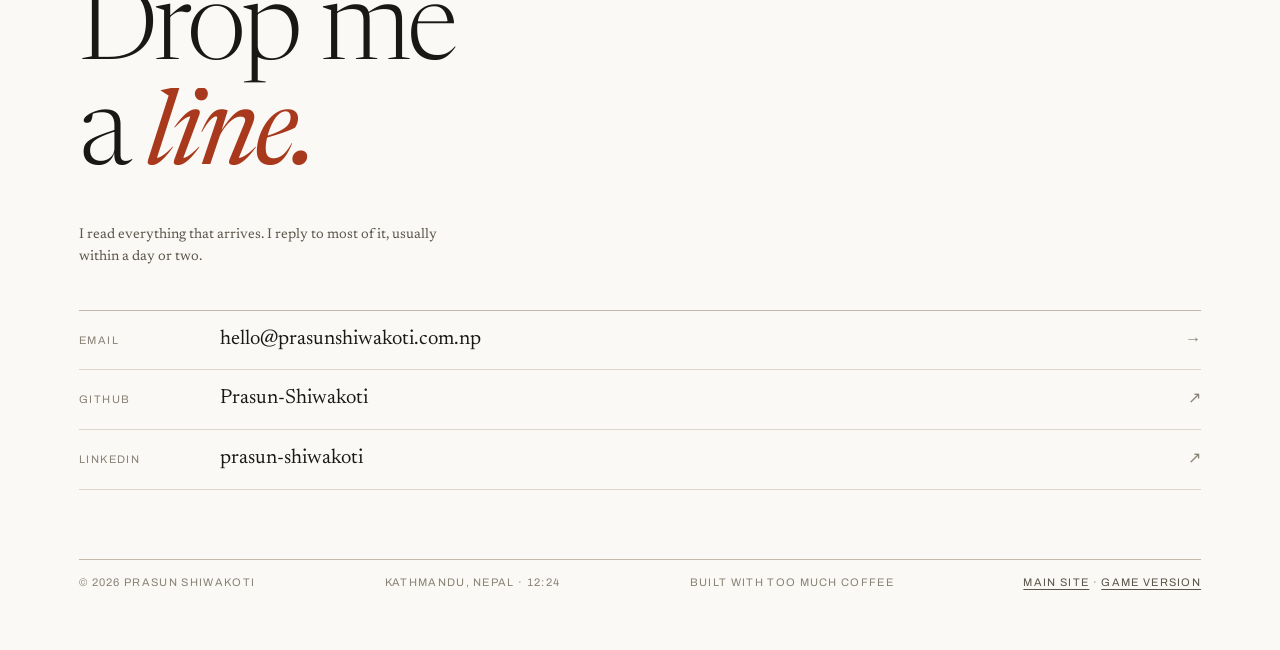
==== commit edc05148: "update: use hello@prasunshiwakoti.com.np and remove phone number from all versions" ====
--- a/sites/formal/index.html
+++ b/sites/formal/index.html
@@ -98,7 +98,7 @@
     <p class="lede dropcap" id="mastLede">Most of my work is backend — the part of a product nobody sees, and the part that decides whether the rest of it holds. I came to it through machine learning and stayed for the engineering. What I like is taking something vague and half-specified and turning it into something people can actually rely on.</p>
     <div class="mast-aside">
       <p class="lede-sub" id="mastLedeSub">Before that: a funded AI fellowship, a stock-forecasting model that fused news sentiment with price data, and a transformer built from scratch because reading about attention wasn’t doing it.</p>
-      <div class="mast-links" id="mastLinks"><a href="#work">Selected work <span class="arw">&rarr;</span></a><a href="mailto:prasunshiwakoti@gmail.com">Email me <span class="arw">&rarr;</span></a></div>
+      <div class="mast-links" id="mastLinks"><a href="#work">Selected work <span class="arw">&rarr;</span></a><a href="mailto:hello@prasunshiwakoti.com.np">Email me <span class="arw">&rarr;</span></a></div>
     </div>
   </div>
 </section>
@@ -339,16 +339,9 @@
   <p class="contact-note" id="contactNote" data-reveal>I read everything that arrives. I reply to most of it, usually within a day or two.</p>
   <ul class="contact-list" id="contactList">
     <li data-reveal>
-    <a href="mailto:prasunshiwakoti@gmail.com">
+    <a href="mailto:hello@prasunshiwakoti.com.np">
     <span class="kind">Email</span>
-    <span class="val">prasunshiwakoti@gmail.com</span>
-    <span class="arw">&rarr;</span>
-    </a>
-    </li>
-    <li data-reveal>
-    <a href="tel:+9779861812959">
-    <span class="kind">Phone</span>
-    <span class="val">+977 9861812959</span>
+    <span class="val">hello@prasunshiwakoti.com.np</span>
     <span class="arw">&rarr;</span>
     </a>
     </li>
